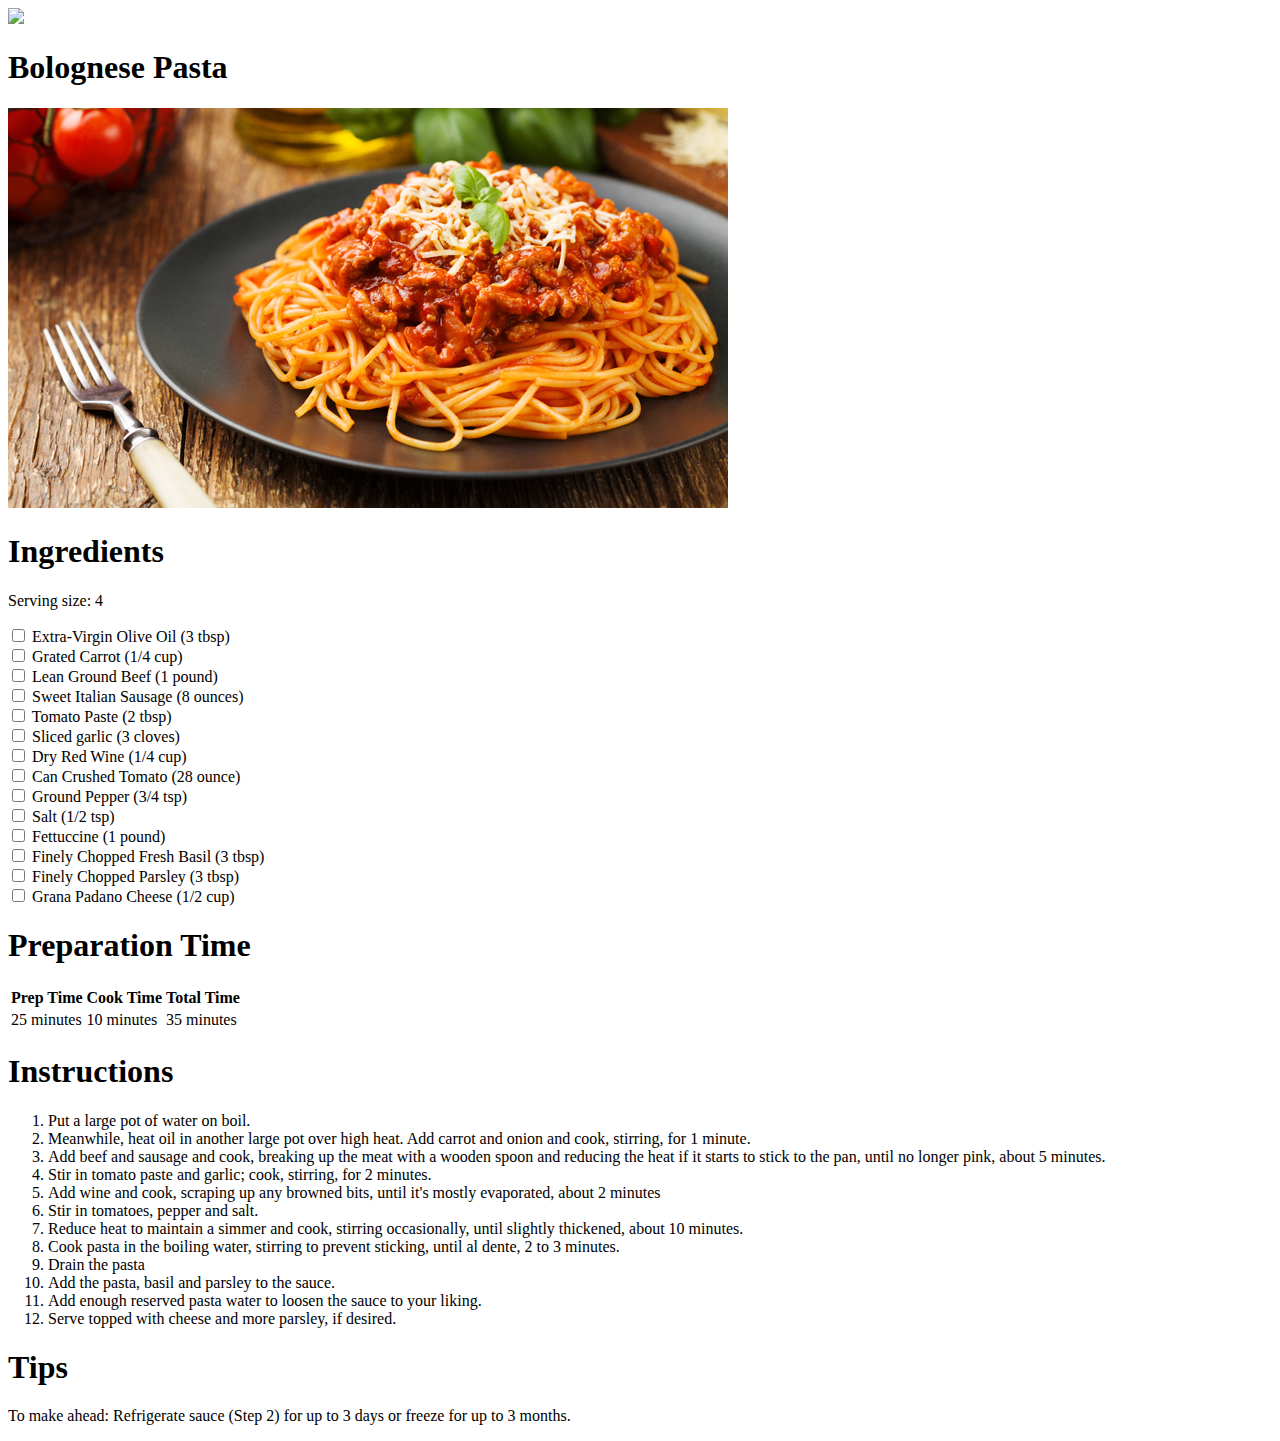
==== bolognese-pasta.html @ 3fda843c "new commit" ====
<!DOCTYPE html>
<html>
    <head>
        <meta charset="utf-8">
        <meta http-equiv="X-UA-Compatible" content="IE=edge">
        <title>Bolognese Pasta</title>
        <meta name="description" content="">
        <meta name="viewport" content="width=device-width, initial-scale=1">
        <link rel="stylesheet" href="recipe.css">
    </head>
    <body>
        <a href="./index.html"><img src="/recipe-site-bootcamp/images/chef icon.png"></a>
        <h1>Bolognese Pasta</h1>
        <img src="./images/spaghetti bolognese.jpg">
        <h1>Ingredients</h1>
        <p>Serving size: 4</p>
        <input type="checkbox" id="oil">
        <label for="oil">Extra-Virgin Olive Oil (3 tbsp)</label><br>
        <input type="checkbox" id="carrot">
        <label for="carrot">Grated Carrot (1/4 cup)</label><br>
        <input type="checkbox" id="beef">
        <label for="beef">Lean Ground Beef (1 pound)</label><br>
        <input type="checkbox" id="sausage">
        <label for="sausage">Sweet Italian Sausage (8 ounces)</label><br>
        <input type="checkbox" id="tomato-paste">
        <label for="tomato-paste">Tomato Paste (2 tbsp)</label><br>
        <input type="checkbox" id="garlic">
        <label for="garlic">Sliced garlic (3 cloves)</label><br>
        <input type="checkbox" id="wine">
        <label for="wine">Dry Red Wine (1/4 cup)</label><br>
        <input type="checkbox" id="tomato-can">
        <label for="tomato-can">Can Crushed Tomato (28 ounce)</label><br>
        <input type="checkbox" id="pepper">
        <label for="pepper">Ground Pepper (3/4 tsp)</label><br>
        <input type="checkbox" id="salt">
        <label for="salt">Salt (1/2 tsp)</label><br>
        <input type="checkbox" id="pasta">
        <label for="pasta">Fettuccine (1 pound)</label><br>
        <input type="checkbox" id="basil">
        <label for="basil">Finely Chopped Fresh Basil (3 tbsp)</label><br>
        <input type="checkbox" id="garnish">
        <label for="garnish">Finely Chopped Parsley (3 tbsp)</label><br>
        <input type="checkbox" id="cheese">
        <label for="cheese">Grana Padano Cheese (1/2 cup)</label><br>
        <h1>Preparation Time</h1>
        <table>
            <tr>
                <th>Prep Time</th>
                <th>Cook Time</th>
                <th>Total Time</th>
            </tr>
            <tr>
                <td>25 minutes</td>
                <td>10 minutes</td>
                <td>35 minutes</td>
            </tr>
        </table>
        <h1>Instructions</h1>
        <ol>
            <li>Put a large pot of water on boil.</li>
            <li>Meanwhile, heat oil in another large pot over high heat. Add carrot and onion and cook, stirring, for 1 minute.</li>
            <li>Add beef and sausage and cook, breaking up the meat with a wooden spoon and reducing the heat if it starts to stick to the pan, until no longer pink, about 5 minutes.</li>
            <li>Stir in tomato paste and garlic; cook, stirring, for 2 minutes.</li>
            <li>Add wine and cook, scraping up any browned bits, until it's mostly evaporated, about 2 minutes</li>
            <li>Stir in tomatoes, pepper and salt.</li>
            <li>Reduce heat to maintain a simmer and cook, stirring occasionally, until slightly thickened, about 10 minutes.</li>
            <li>Cook pasta in the boiling water, stirring to prevent sticking, until al dente, 2 to 3 minutes.</li>
            <li>Drain the pasta</li>
            <li>Add the pasta, basil and parsley to the sauce.</li>
            <li>Add enough reserved pasta water to loosen the sauce to your liking.</li>
            <li>Serve topped with cheese and more parsley, if desired.</li>
        </ol>
        <h1>Tips</h1>
        <p>To make ahead: Refrigerate sauce (Step 2) for up to 3 days or freeze for up to 3 months.</p>
        
        <script src="" async defer></script>
    </body>
</html>
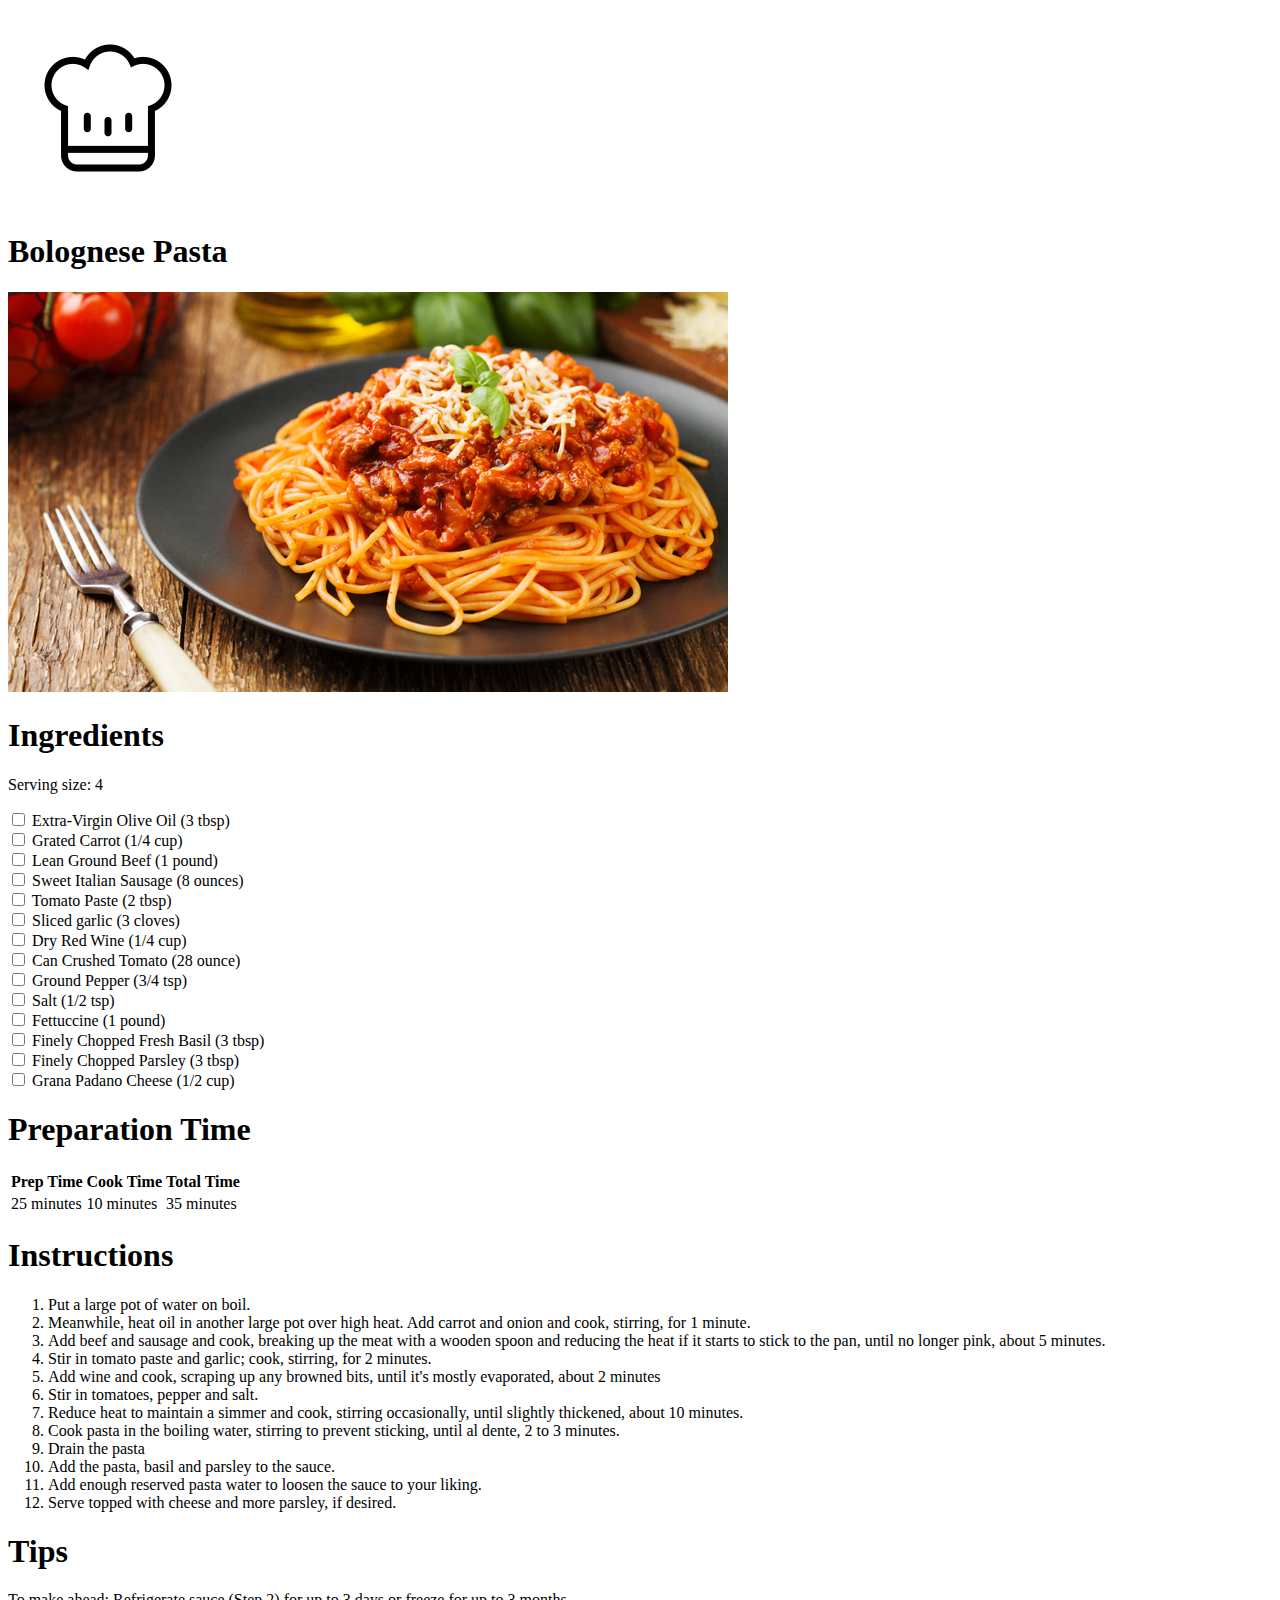
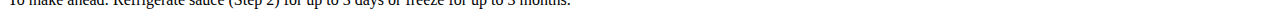
==== commit 41f9cb02: "new commit" ====
--- a/bolognese-pasta.html
+++ b/bolognese-pasta.html
@@ -9,7 +9,7 @@
         <link rel="stylesheet" href="recipe.css">
     </head>
     <body>
-        <a href="./index.html"><img src="/recipe-site-bootcamp/images/chef icon.png"></a>
+        <a href="./index.html"><img src="./images/chef icon.png"></a>
         <h1>Bolognese Pasta</h1>
         <img src="./images/spaghetti bolognese.jpg">
         <h1>Ingredients</h1>
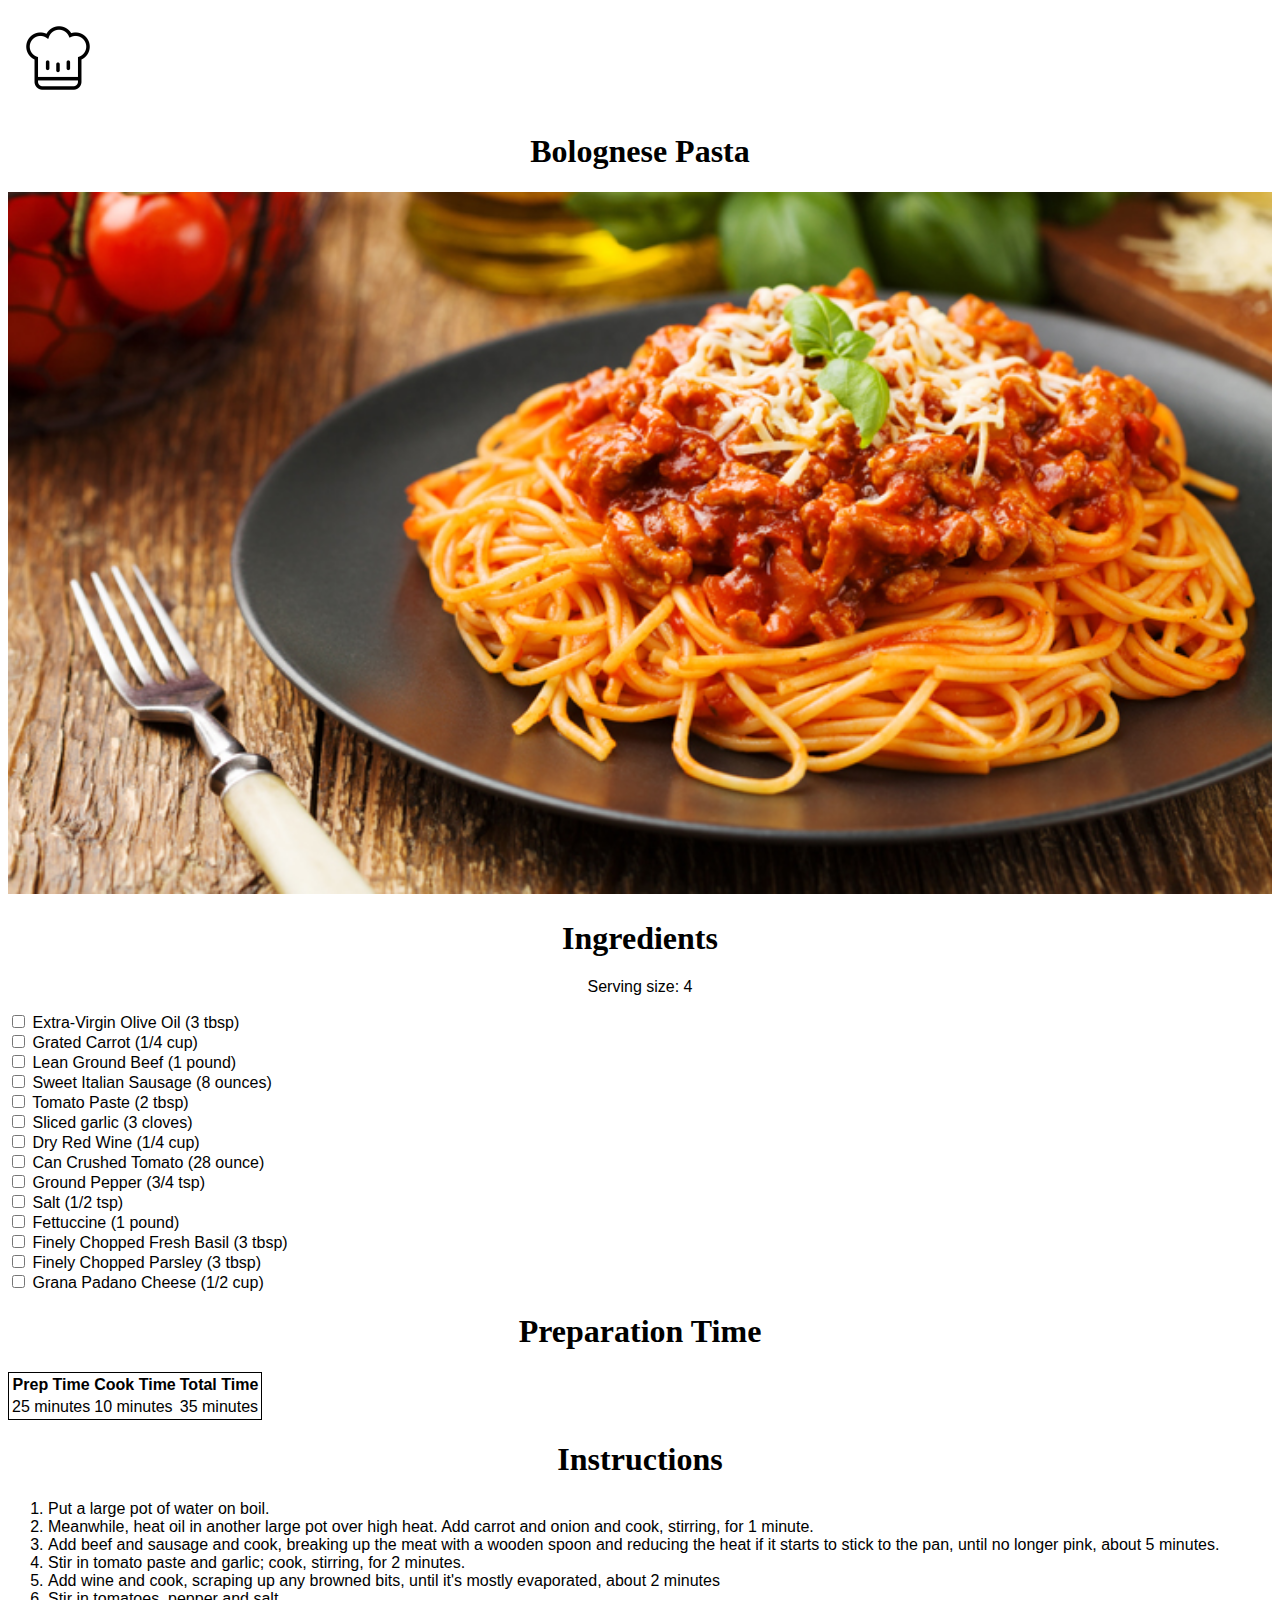
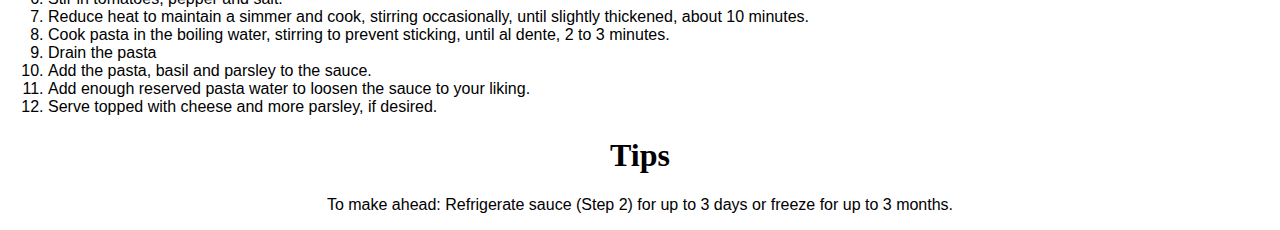
==== commit 00752b2f: "new changes" ====
--- a/bolognese-pasta.html
+++ b/bolognese-pasta.html
@@ -9,7 +9,7 @@
         <link rel="stylesheet" href="recipe.css">
     </head>
     <body>
-        <a href="./index.html"><img src="./images/chef icon.png"></a>
+        <a href="./index.html"><img src="./images/chef icon.png" class="icon"></a>
         <h1>Bolognese Pasta</h1>
         <img src="./images/spaghetti bolognese.jpg">
         <h1>Ingredients</h1>
--- a/recipe.css
+++ b/recipe.css
@@ -0,0 +1,38 @@
+* {
+    font-family: 'Open Sans', sans-serif;
+}
+
+h1 {
+    font-family: 'Playfair Display', serif;
+    font-size: 2rem;
+    text-align: center;
+}
+
+img {
+    width: 100%;
+}
+
+.icon {
+    width: 100px;
+    height: 100px;
+}
+
+table {
+    border: solid 1px black;
+}
+
+p {
+    text-align: center;
+}
+
+.banner {
+    display: flex;
+    flex-direction: row;
+    flex-wrap: nowrap;
+    justify-content: space-evenly;
+}
+
+.banner > img {
+    width: 450px;
+    height: 400px;
+}